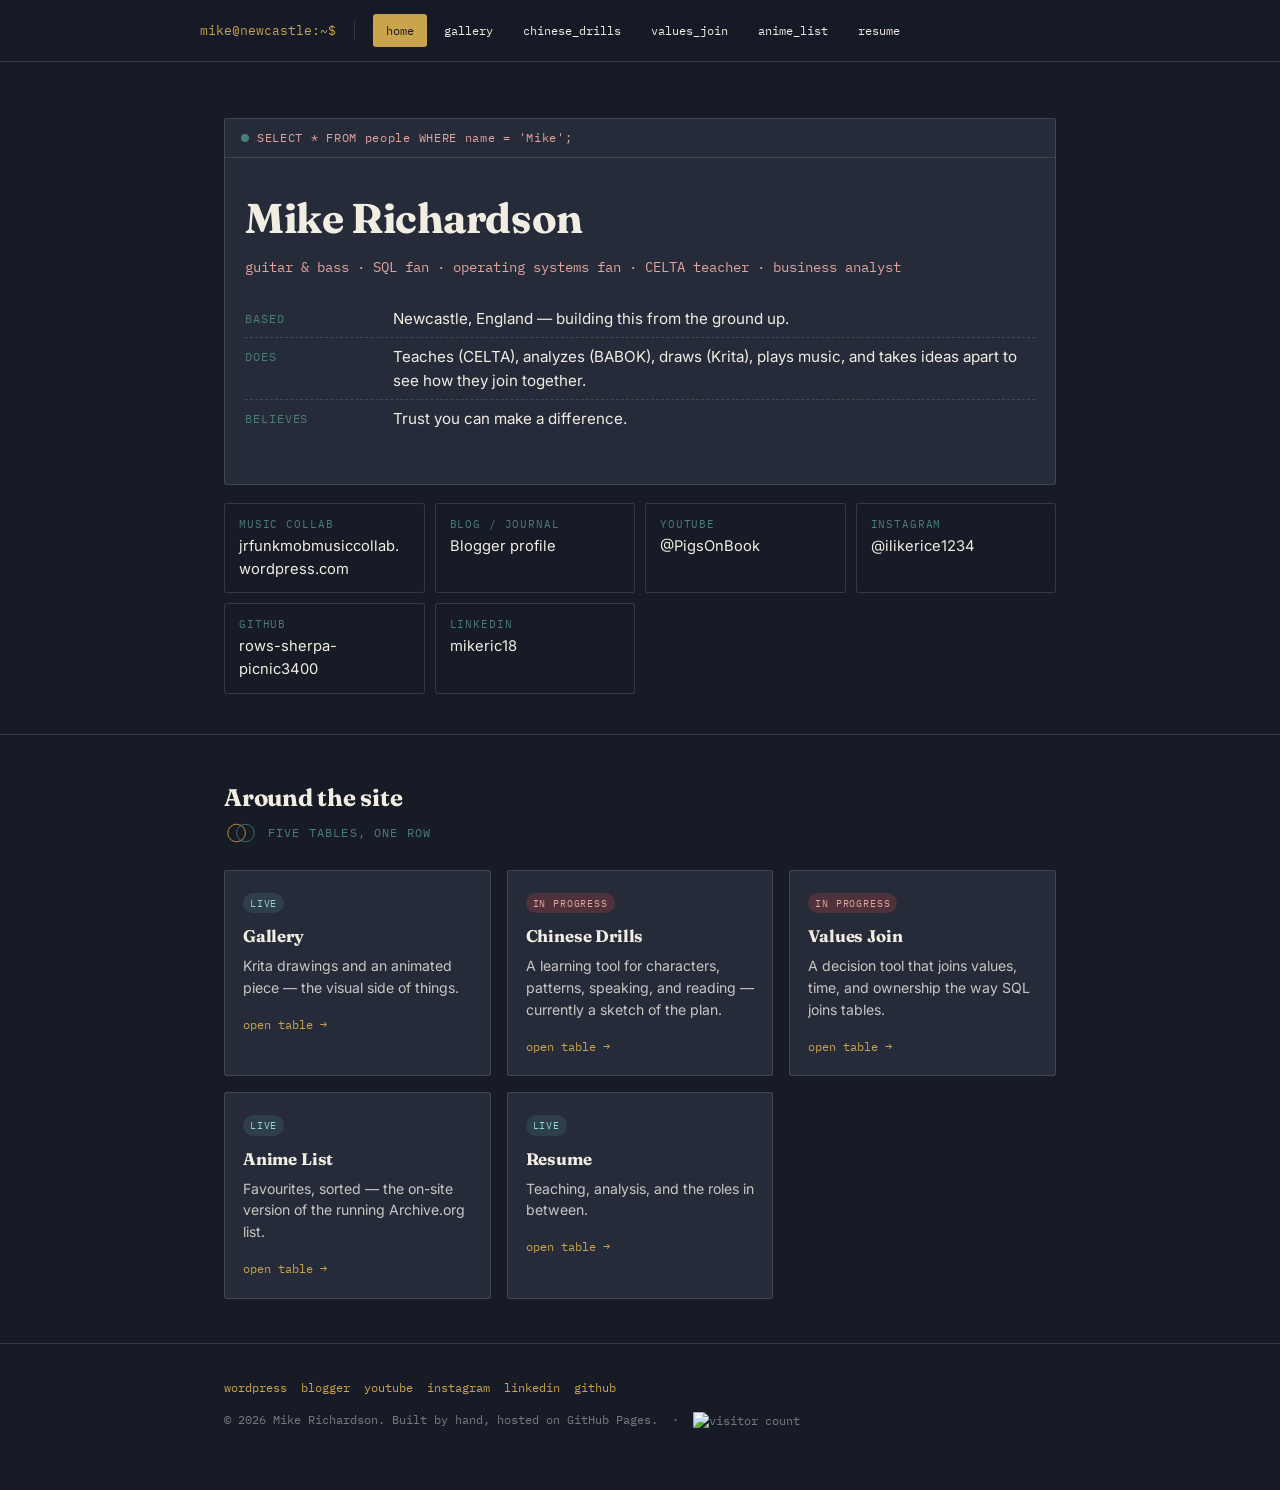
==== index.html @ 81b877a7 "Add files via upload" ====
<!doctype html>
<html lang="en">
<head>
<meta charset="UTF-8">
<meta name="viewport" content="width=device-width, initial-scale=1.0">
<title>Mike Richardson — Home</title>
<meta name="description" content="Mike Richardson's personal site: art, music, language learning, decision-making tools, and more.">
<link rel="stylesheet" href="style.css">
</head>
<body>

<header class="site">
  <div class="wrap nav-row">
    <div class="nav-brand">mike@newcastle:~$</div>
    <nav class="nav-cols">
      <a href="index.html" class="current">home</a>
      <a href="gallery.html">gallery</a>
      <a href="chinese.html">chinese_drills</a>
      <a href="values.html">values_join</a>
      <a href="anime.html">anime_list</a>
      <a href="resume.html">resume</a>
    </nav>
  </div>
</header>

<main>
  <section class="hero" style="border-top:none; padding-top:56px;">
    <div class="wrap">
      <div class="record">
        <div class="record-head"><span class="dot"></span> SELECT * FROM people WHERE name = 'Mike';</div>
        <div class="record-body">
          <h1>Mike Richardson</h1>
          <div class="tag">guitar &amp; bass · SQL fan · operating systems fan · CELTA teacher · business analyst</div>
          <dl style="margin-top:22px;">
            <div class="field">
              <dt>based</dt>
              <dd>Newcastle, England — building this from the ground up.</dd>
            </div>
            <div class="field">
              <dt>does</dt>
              <dd>Teaches (CELTA), analyzes (BABOK), draws (Krita), plays music, and takes ideas apart to see how they join together.</dd>
            </div>
            <div class="field">
              <dt>believes</dt>
              <dd>Trust you can make a difference.</dd>
            </div>
          </dl>
        </div>
      </div>

      <div class="links-grid">
        <a class="link-card" href="https://jrfunkmobmusiccollab.wordpress.com/" target="_blank" rel="noopener">
          <span class="k">music collab</span><span class="v">jrfunkmobmusiccollab.wordpress.com</span>
        </a>
        <a class="link-card" href="https://draft.blogger.com/profile/03323583573341455440" target="_blank" rel="noopener">
          <span class="k">blog / journal</span><span class="v">Blogger profile</span>
        </a>
        <a class="link-card" href="https://www.youtube.com/@PigsOnBook" target="_blank" rel="noopener">
          <span class="k">youtube</span><span class="v">@PigsOnBook</span>
        </a>
        <a class="link-card" href="https://www.instagram.com/ilikerice1234/" target="_blank" rel="noopener">
          <span class="k">instagram</span><span class="v">@ilikerice1234</span>
        </a>
        <a class="link-card" href="https://github.com/rows-sherpa-picnic3400" target="_blank" rel="noopener">
          <span class="k">github</span><span class="v">rows-sherpa-picnic3400</span>
        </a>
        <a class="link-card" href="https://www.linkedin.com/in/mikeric18/" target="_blank" rel="noopener">
          <span class="k">linkedin</span><span class="v">mikeric18</span>
        </a>
      </div>
    </div>
  </section>

  <section>
    <div class="wrap">
      <h2>Around the site</h2>
      <div class="join-glyph">
        <svg viewBox="0 0 60 40" fill="none"><circle cx="22" cy="20" r="16" stroke="#c9a44c" stroke-width="1.5"/><circle cx="38" cy="20" r="16" stroke="#4a7c78" stroke-width="1.5"/></svg>
        <span>five tables, one row</span>
      </div>

      <div class="tiles">
        <div class="tile">
          <span class="status live">live</span>
          <h3>Gallery</h3>
          <p>Krita drawings and an animated piece — the visual side of things.</p>
          <a class="go" href="gallery.html">open table →</a>
        </div>
        <div class="tile">
          <span class="status wip">in progress</span>
          <h3>Chinese Drills</h3>
          <p>A learning tool for characters, patterns, speaking, and reading — currently a sketch of the plan.</p>
          <a class="go" href="chinese.html">open table →</a>
        </div>
        <div class="tile">
          <span class="status wip">in progress</span>
          <h3>Values Join</h3>
          <p>A decision tool that joins values, time, and ownership the way SQL joins tables.</p>
          <a class="go" href="values.html">open table →</a>
        </div>
        <div class="tile">
          <span class="status live">live</span>
          <h3>Anime List</h3>
          <p>Favourites, sorted — the on-site version of the running Archive.org list.</p>
          <a class="go" href="anime.html">open table →</a>
        </div>
        <div class="tile">
          <span class="status live">live</span>
          <h3>Resume</h3>
          <p>Teaching, analysis, and the roles in between.</p>
          <a class="go" href="resume.html">open table →</a>
        </div>
      </div>
    </div>
  </section>
</main>

<footer>
  <div class="wrap">
    <div class="socials">
      <a href="https://jrfunkmobmusiccollab.wordpress.com/" target="_blank" rel="noopener">wordpress</a>
      <a href="https://draft.blogger.com/profile/03323583573341455440" target="_blank" rel="noopener">blogger</a>
      <a href="https://www.youtube.com/@PigsOnBook" target="_blank" rel="noopener">youtube</a>
      <a href="https://www.instagram.com/ilikerice1234/" target="_blank" rel="noopener">instagram</a>
      <a href="https://www.linkedin.com/in/mikeric18/" target="_blank" rel="noopener">linkedin</a>
      <a href="https://github.com/rows-sherpa-picnic3400" target="_blank" rel="noopener">github</a>
    </div>
    <div class="copy">
      © 2026 Mike Richardson. Built by hand, hosted on GitHub Pages.
      &nbsp;·&nbsp;
      <img src="https://hits.sh/rows-sherpa-picnic3400.github.io.svg?style=flat-square&label=visits&color=c9a44c&labelColor=171b26"
           alt="visitor count" style="vertical-align:middle;">
    </div>
  </div>
</footer>

</body>
</html>
---- style.css ----
@import url('https://fonts.googleapis.com/css2?family=Fraunces:opsz,wght@9..144,400;9..144,600;9..144,700&family=IBM+Plex+Mono:wght@400;500;600&family=Inter:wght@400;500;600&display=swap');

:root{
  --ink: #171b26;
  --ink-soft: #262b3a;
  --paper: #f2ede2;
  --paper-dim: #e7e0d0;
  --rust: #c1443b;
  --rust-soft: #e2a49d;
  --teal: #4a7c78;
  --gold: #c9a44c;
  --line: rgba(242,237,226,0.14);
  --line-dark: rgba(23,27,38,0.12);
  --radius: 3px;
}

*{ box-sizing: border-box; }
html{ scroll-behavior: smooth; }
body{
  margin:0;
  background: var(--ink);
  color: var(--paper);
  font-family: 'Inter', system-ui, sans-serif;
  line-height:1.55;
}
::selection{ background: var(--rust); color: var(--paper); }

a{ color: var(--gold); text-decoration:none; }
a:hover{ color: var(--rust-soft); }
a:focus-visible, button:focus-visible, input:focus-visible{
  outline: 2px solid var(--gold);
  outline-offset: 3px;
}

h1,h2,h3{ font-family:'Fraunces', serif; font-weight:700; letter-spacing:-0.01em; margin:0 0 .4em; }
.mono{ font-family:'IBM Plex Mono', monospace; }

.wrap{ max-width: 880px; margin: 0 auto; padding: 0 24px; }

/* ---------- header / nav styled as a query row ---------- */
header.site{
  border-bottom: 1px solid var(--line);
  position: sticky; top:0; z-index: 20;
  background: rgba(23,27,38,0.92);
  backdrop-filter: blur(6px);
}
.nav-row{
  display:flex; align-items:center; gap: 0;
  overflow-x:auto;
  padding: 14px 0;
}
.nav-brand{
  font-family:'IBM Plex Mono', monospace;
  font-size: .82rem;
  color: var(--gold);
  white-space:nowrap;
  padding-right: 18px;
  margin-right: 18px;
  border-right: 1px solid var(--line);
}
.nav-cols{ display:flex; gap: 4px; flex-wrap: nowrap; }
.nav-cols a{
  font-family:'IBM Plex Mono', monospace;
  font-size: .78rem;
  color: var(--paper);
  padding: 6px 12px;
  border: 1px solid transparent;
  border-radius: var(--radius);
  white-space:nowrap;
}
.nav-cols a:hover{ border-color: var(--line); color: var(--gold); }
.nav-cols a.current{ color: var(--ink); background: var(--gold); }

/* ---------- hero: the "row" ---------- */
.hero{ padding: 64px 0 40px; }
.record{
  border: 1px solid var(--line);
  border-radius: var(--radius);
  overflow: hidden;
  background: var(--ink-soft);
}
.record-head{
  display:flex; gap: 8px; align-items:center;
  padding: 10px 16px;
  border-bottom: 1px solid var(--line);
  font-family:'IBM Plex Mono', monospace;
  font-size: .72rem;
  color: var(--rust-soft);
  letter-spacing:.06em;
}
.dot{ width:8px; height:8px; border-radius:50%; background: var(--teal); display:inline-block; }
.record-body{ padding: 28px 20px 30px; }
.field{ display:grid; grid-template-columns: 130px 1fr; gap: 10px 18px; padding: 7px 0; border-bottom: 1px dashed var(--line); font-size: .95rem; }
.field:last-child{ border-bottom:none; }
.field dt{ font-family:'IBM Plex Mono', monospace; font-size: .72rem; color: var(--teal); text-transform: uppercase; letter-spacing:.08em; align-self:start; padding-top:3px; }
.field dd{ margin:0; }
.hero h1{ font-size: clamp(1.9rem, 4vw, 2.6rem); margin-bottom: 6px; }
.hero .tag{ color: var(--rust-soft); font-family:'IBM Plex Mono', monospace; font-size: .85rem; }

/* ---------- links grid ---------- */
.links-grid{ display:grid; grid-template-columns: repeat(auto-fit,minmax(200px,1fr)); gap: 10px; margin-top: 18px; }
.link-card{
  border:1px solid var(--line); border-radius: var(--radius);
  padding: 12px 14px; display:flex; flex-direction:column; gap:2px;
  background: var(--ink); transition: border-color .15s, transform .15s;
}
.link-card:hover{ border-color: var(--gold); transform: translateY(-1px); }
.link-card .k{ font-family:'IBM Plex Mono', monospace; font-size: .68rem; color: var(--teal); text-transform:uppercase; letter-spacing:.08em; }
.link-card .v{ color: var(--paper); font-size: .92rem; word-break: break-word; }
.link-card:hover .v{ color: var(--gold); }

/* ---------- sections ---------- */
section{ padding: 44px 0; border-top: 1px solid var(--line); }
section > .wrap > h2{ font-size: 1.5rem; margin-bottom: 6px; }
.section-note{ color: var(--rust-soft); font-family:'IBM Plex Mono', monospace; font-size: .8rem; margin-bottom: 22px; }

/* signature: join glyph divider */
.join-glyph{ display:flex; align-items:center; gap:10px; margin: 6px 0 26px; }
.join-glyph svg{ width:34px; height:22px; flex:none; }
.join-glyph span{ font-family:'IBM Plex Mono', monospace; font-size:.72rem; color: var(--teal); text-transform:uppercase; letter-spacing:.1em; }

/* ---------- cards for hub tiles ---------- */
.tiles{ display:grid; grid-template-columns: repeat(auto-fit,minmax(230px,1fr)); gap: 16px; }
.tile{
  border:1px solid var(--line); border-radius: var(--radius); padding: 18px;
  background: var(--ink-soft);
}
.tile h3{ font-size: 1.05rem; margin-bottom: 6px; }
.tile p{ margin:0 0 12px; font-size: .88rem; color: rgba(242,237,226,.8); }
.tile a.go{ font-family:'IBM Plex Mono', monospace; font-size:.78rem; color: var(--gold); }
.status{ display:inline-block; font-family:'IBM Plex Mono', monospace; font-size: .65rem; text-transform:uppercase; letter-spacing:.08em; padding: 2px 7px; border-radius: 20px; margin-bottom:10px; }
.status.live{ background: rgba(74,124,120,.25); color:#8fd6cf; }
.status.wip{ background: rgba(193,68,59,.25); color: var(--rust-soft); }

/* ---------- gallery ---------- */
.gallery-grid{ display:grid; grid-template-columns: repeat(auto-fill,minmax(220px,1fr)); gap: 14px; }
.gallery-grid figure{ margin:0; border:1px solid var(--line); border-radius: var(--radius); overflow:hidden; background: var(--ink-soft); }
.gallery-grid img{ width:100%; display:block; aspect-ratio: 4/3; object-fit: cover; background: var(--ink); }
.gallery-grid figcaption{ padding: 8px 10px; font-family:'IBM Plex Mono', monospace; font-size:.72rem; color: rgba(242,237,226,.7); }
.feature-gif{ border:1px solid var(--line); border-radius: var(--radius); overflow:hidden; margin-bottom: 24px; background: var(--ink-soft); }
.feature-gif img{ width:100%; display:block; }
.feature-gif figcaption{ padding:10px 14px; font-family:'IBM Plex Mono', monospace; font-size:.75rem; color: var(--teal); }

/* ---------- table (anime list) ---------- */
table.rows{ width:100%; border-collapse: collapse; font-size:.92rem; }
table.rows th{ text-align:left; font-family:'IBM Plex Mono', monospace; font-size:.7rem; text-transform:uppercase; letter-spacing:.08em; color: var(--teal); padding: 8px 10px; border-bottom:1px solid var(--line); }
table.rows td{ padding: 10px 10px; border-bottom: 1px solid var(--line); vertical-align: top; }
table.rows tr:hover td{ background: rgba(201,164,76,.06); }
.pill{ display:inline-block; font-family:'IBM Plex Mono', monospace; font-size:.68rem; padding:2px 8px; border-radius:20px; border:1px solid var(--line); color: var(--rust-soft); }

/* ---------- resume ---------- */
.resume-block{ border:1px solid var(--line); border-radius: var(--radius); padding: 22px; background: var(--ink-soft); margin-bottom:16px; }
.resume-block h3{ font-size:1.05rem; }
.resume-block .meta{ font-family:'IBM Plex Mono', monospace; font-size:.75rem; color: var(--teal); margin-bottom:8px; }
.btn{
  display:inline-block; font-family:'IBM Plex Mono', monospace; font-size:.82rem;
  padding: 10px 16px; border-radius: var(--radius); border: 1px solid var(--gold); color: var(--gold);
}
.btn:hover{ background: var(--gold); color: var(--ink); }

/* ---------- footer ---------- */
footer{ padding: 34px 0 60px; border-top:1px solid var(--line); }
footer .wrap{ display:flex; flex-wrap:wrap; gap: 14px 22px; align-items:center; justify-content:space-between; }
footer .socials{ display:flex; flex-wrap:wrap; gap: 14px; font-family:'IBM Plex Mono', monospace; font-size:.78rem; }
footer .copy{ font-family:'IBM Plex Mono', monospace; font-size:.72rem; color: rgba(242,237,226,.45); }

/* placeholder pages */
.mock{
  border: 1px dashed var(--line); border-radius: var(--radius);
  padding: 24px; background: var(--ink-soft);
}
.mock .row-demo{ display:flex; flex-wrap:wrap; gap:8px; margin: 16px 0; }
.mock .chip{ border:1px solid var(--line); border-radius: 20px; padding: 6px 14px; font-family:'IBM Plex Mono', monospace; font-size:.78rem; }
.mock .chip.on{ border-color: var(--gold); color: var(--gold); }
.roadmap{ margin: 18px 0 0; padding:0; list-style:none; }
.roadmap li{ padding: 8px 0; border-bottom: 1px dashed var(--line); font-size:.9rem; display:flex; gap:10px; }
.roadmap li::before{ content: "→"; color: var(--rust-soft); }

@media (max-width: 560px){
  .field{ grid-template-columns: 1fr; }
  .field dt{ padding-top:0; }
}
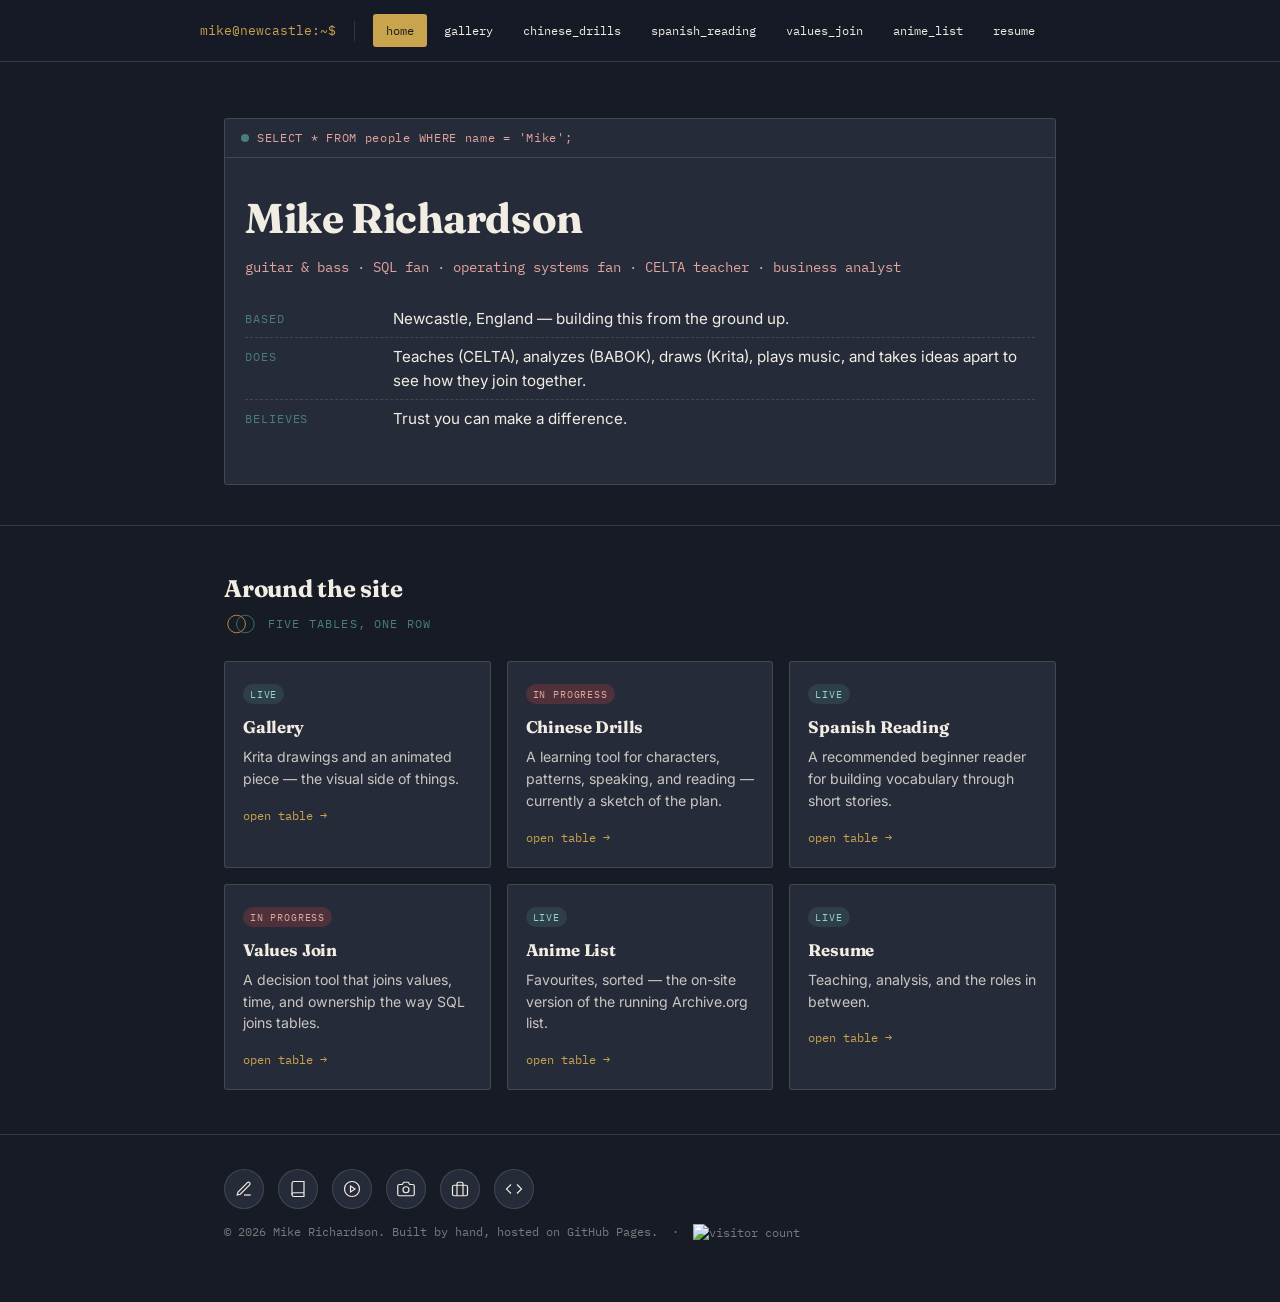
==== commit feba51e5: "Add files via upload" ====
--- a/index.html
+++ b/index.html
@@ -16,6 +16,7 @@
       <a href="index.html" class="current">home</a>
       <a href="gallery.html">gallery</a>
       <a href="chinese.html">chinese_drills</a>
+      <a href="spanish.html">spanish_reading</a>
       <a href="values.html">values_join</a>
       <a href="anime.html">anime_list</a>
       <a href="resume.html">resume</a>
@@ -47,27 +48,6 @@
           </dl>
         </div>
       </div>
-
-      <div class="links-grid">
-        <a class="link-card" href="https://jrfunkmobmusiccollab.wordpress.com/" target="_blank" rel="noopener">
-          <span class="k">music collab</span><span class="v">jrfunkmobmusiccollab.wordpress.com</span>
-        </a>
-        <a class="link-card" href="https://draft.blogger.com/profile/03323583573341455440" target="_blank" rel="noopener">
-          <span class="k">blog / journal</span><span class="v">Blogger profile</span>
-        </a>
-        <a class="link-card" href="https://www.youtube.com/@PigsOnBook" target="_blank" rel="noopener">
-          <span class="k">youtube</span><span class="v">@PigsOnBook</span>
-        </a>
-        <a class="link-card" href="https://www.instagram.com/ilikerice1234/" target="_blank" rel="noopener">
-          <span class="k">instagram</span><span class="v">@ilikerice1234</span>
-        </a>
-        <a class="link-card" href="https://github.com/rows-sherpa-picnic3400" target="_blank" rel="noopener">
-          <span class="k">github</span><span class="v">rows-sherpa-picnic3400</span>
-        </a>
-        <a class="link-card" href="https://www.linkedin.com/in/mikeric18/" target="_blank" rel="noopener">
-          <span class="k">linkedin</span><span class="v">mikeric18</span>
-        </a>
-      </div>
     </div>
   </section>
 
@@ -91,6 +71,12 @@
           <h3>Chinese Drills</h3>
           <p>A learning tool for characters, patterns, speaking, and reading — currently a sketch of the plan.</p>
           <a class="go" href="chinese.html">open table →</a>
+        </div>
+        <div class="tile">
+          <span class="status live">live</span>
+          <h3>Spanish Reading</h3>
+          <p>A recommended beginner reader for building vocabulary through short stories.</p>
+          <a class="go" href="spanish.html">open table →</a>
         </div>
         <div class="tile">
           <span class="status wip">in progress</span>
@@ -117,13 +103,13 @@
 
 <footer>
   <div class="wrap">
-    <div class="socials">
-      <a href="https://jrfunkmobmusiccollab.wordpress.com/" target="_blank" rel="noopener">wordpress</a>
-      <a href="https://draft.blogger.com/profile/03323583573341455440" target="_blank" rel="noopener">blogger</a>
-      <a href="https://www.youtube.com/@PigsOnBook" target="_blank" rel="noopener">youtube</a>
-      <a href="https://www.instagram.com/ilikerice1234/" target="_blank" rel="noopener">instagram</a>
-      <a href="https://www.linkedin.com/in/mikeric18/" target="_blank" rel="noopener">linkedin</a>
-      <a href="https://github.com/rows-sherpa-picnic3400" target="_blank" rel="noopener">github</a>
+    <div class="icon-links">
+      <a class="icon-link" href="https://jrfunkmobmusiccollab.wordpress.com/" target="_blank" rel="noopener" aria-label="WordPress — music collab blog"><svg viewBox="0 0 24 24"><path d="M12 20h9"/><path d="M16.5 3.5a2.1 2.1 0 0 1 3 3L7 19l-4 1 1-4Z"/></svg></a>
+      <a class="icon-link" href="https://draft.blogger.com/profile/03323583573341455440" target="_blank" rel="noopener" aria-label="Blogger profile"><svg viewBox="0 0 24 24"><path d="M4 19.5A2.5 2.5 0 0 1 6.5 17H20"/><path d="M6.5 2H20v20H6.5A2.5 2.5 0 0 1 4 19.5v-15A2.5 2.5 0 0 1 6.5 2Z"/></svg></a>
+      <a class="icon-link" href="https://www.youtube.com/@PigsOnBook" target="_blank" rel="noopener" aria-label="YouTube — PigsOnBook"><svg viewBox="0 0 24 24"><circle cx="12" cy="12" r="10"/><polygon points="10 8 16 12 10 16 10 8"/></svg></a>
+      <a class="icon-link" href="https://www.instagram.com/ilikerice1234/" target="_blank" rel="noopener" aria-label="Instagram — ilikerice1234"><svg viewBox="0 0 24 24"><path d="M23 19a2 2 0 0 1-2 2H3a2 2 0 0 1-2-2V8a2 2 0 0 1 2-2h4l2-3h6l2 3h4a2 2 0 0 1 2 2Z"/><circle cx="12" cy="13" r="4"/></svg></a>
+      <a class="icon-link" href="https://www.linkedin.com/in/mikeric18/" target="_blank" rel="noopener" aria-label="LinkedIn profile"><svg viewBox="0 0 24 24"><rect x="2" y="7" width="20" height="14" rx="2"/><path d="M16 21V5a2 2 0 0 0-2-2h-4a2 2 0 0 0-2 2v16"/></svg></a>
+      <a class="icon-link" href="https://github.com/rows-sherpa-picnic3400" target="_blank" rel="noopener" aria-label="GitHub profile"><svg viewBox="0 0 24 24"><polyline points="16 18 22 12 16 6"/><polyline points="8 6 2 12 8 18"/></svg></a>
     </div>
     <div class="copy">
       © 2026 Mike Richardson. Built by hand, hosted on GitHub Pages.
--- a/style.css
+++ b/style.css
@@ -164,6 +164,44 @@
 footer .socials{ display:flex; flex-wrap:wrap; gap: 14px; font-family:'IBM Plex Mono', monospace; font-size:.78rem; }
 footer .copy{ font-family:'IBM Plex Mono', monospace; font-size:.72rem; color: rgba(242,237,226,.45); }
 
+/* ---------- inspiration list ---------- */
+.inspiration{ columns: 1; font-size:.9rem; color: rgba(242,237,226,.85); }
+.inspiration p{ margin: 0 0 20px; padding-bottom: 18px; border-bottom: 1px dashed var(--line); }
+.inspiration p:last-child{ border-bottom: none; }
+@media (min-width: 720px){
+  .inspiration{ columns: 2; column-gap: 32px; }
+  .inspiration p{ break-inside: avoid; }
+}
+
+/* ---------- icon social links (footer) ---------- */
+.icon-links{ display:flex; flex-wrap:wrap; gap: 14px; }
+.icon-link{
+  width: 40px; height: 40px; display:flex; align-items:center; justify-content:center;
+  border: 1px solid var(--line); border-radius: 50%;
+  color: var(--paper); background: var(--ink-soft);
+  transition: border-color .15s, color .15s, transform .15s;
+}
+.icon-link:hover{ border-color: var(--gold); color: var(--gold); transform: translateY(-2px); }
+.icon-link svg{ width:18px; height:18px; fill:none; stroke:currentColor; stroke-width:1.6; }
+
+/* ---------- values join index ---------- */
+.join-index{ display:grid; gap: 14px; margin-top: 20px; }
+.join-cat{ border:1px solid var(--line); border-radius: var(--radius); padding: 18px 20px; background: var(--ink-soft); }
+.join-cat .cat-head{ display:flex; align-items:center; gap:10px; margin-bottom:10px; }
+.join-cat .swatch{ width:16px; height:16px; border-radius:50%; flex:none; }
+.join-cat .cat-head h3{ margin:0; font-size:1rem; }
+.join-cat ul{ margin:0; padding-left: 20px; font-size:.92rem; }
+.join-cat li{ margin-bottom: 6px; }
+.join-cat p.note{ margin: 10px 0 0; font-size:.88rem; color: rgba(242,237,226,.75); }
+
+/* ---------- anime tiers ---------- */
+.tier{ margin-bottom: 40px; }
+.tier h3{ font-size: 1.15rem; margin-bottom: 4px; }
+.tier .tier-note{ font-family:'IBM Plex Mono', monospace; font-size:.72rem; color: var(--teal); text-transform:uppercase; letter-spacing:.06em; margin-bottom: 14px; display:block; }
+.tier ol{ margin:0; padding-left: 0; list-style: none; counter-reset: item; }
+.tier ol li{ counter-increment: item; display:grid; grid-template-columns: 30px 1fr; gap: 10px; padding: 7px 0; border-bottom: 1px dashed var(--line); font-size: .9rem; }
+.tier ol li::before{ content: counter(item); font-family:'IBM Plex Mono', monospace; color: var(--rust-soft); font-size:.78rem; }
+
 /* placeholder pages */
 .mock{
   border: 1px dashed var(--line); border-radius: var(--radius);
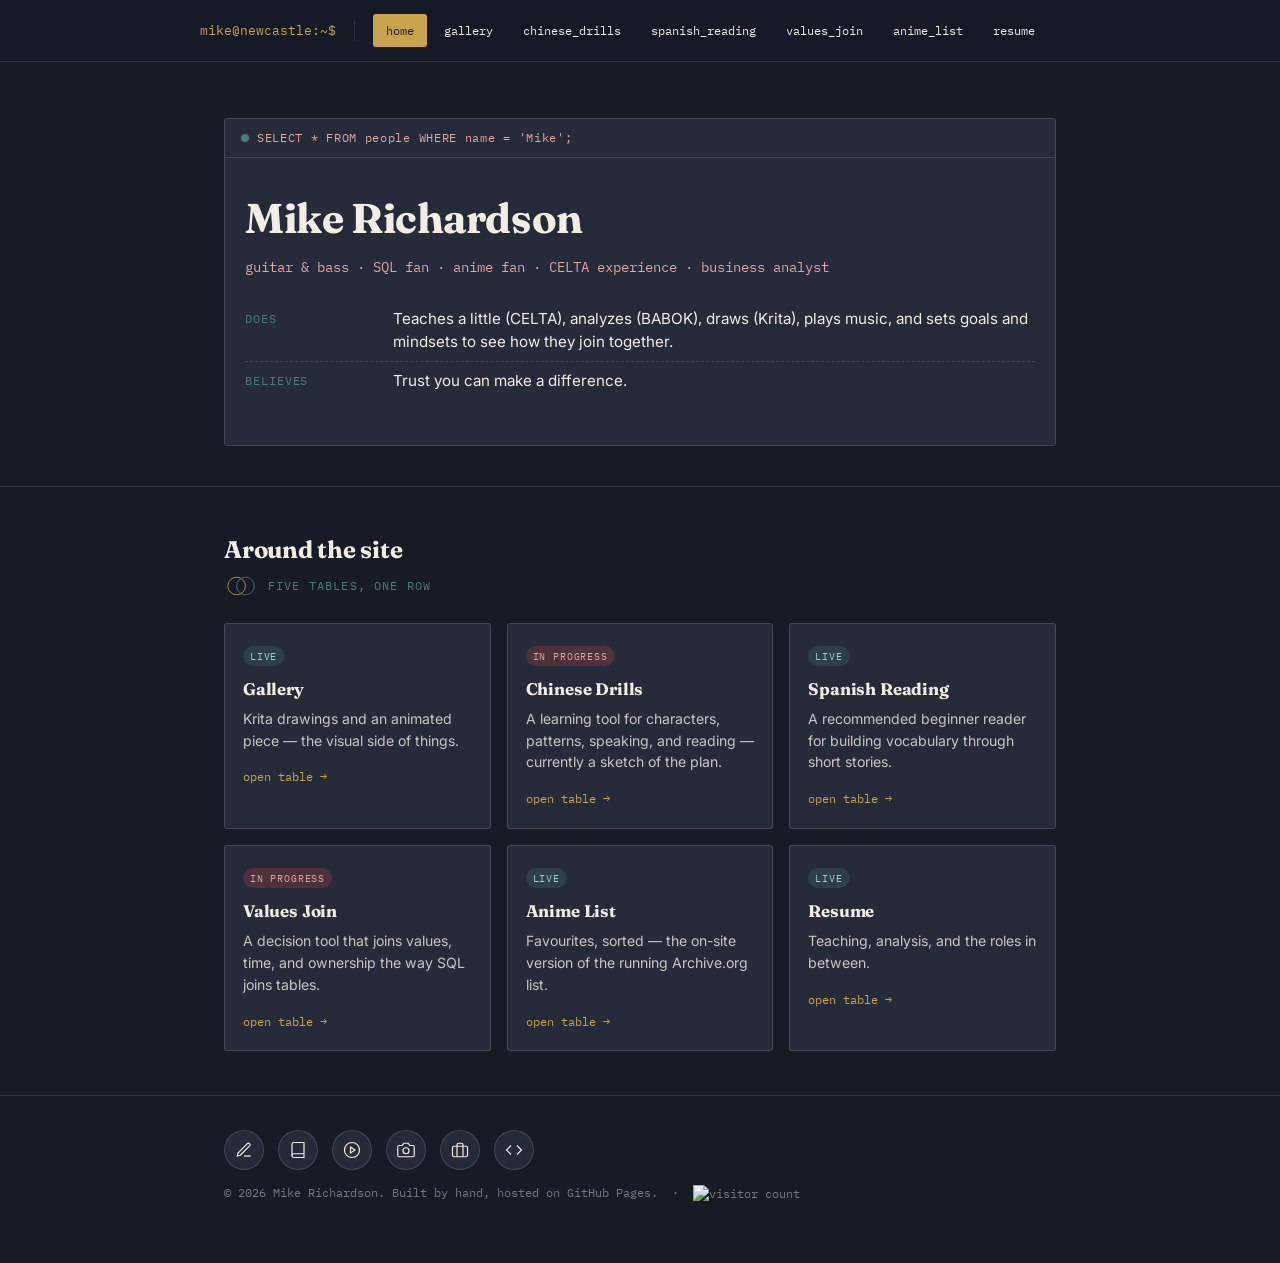
==== commit 6c60c0d6: "Add files via upload" ====
--- a/index.html
+++ b/index.html
@@ -31,15 +31,11 @@
         <div class="record-head"><span class="dot"></span> SELECT * FROM people WHERE name = 'Mike';</div>
         <div class="record-body">
           <h1>Mike Richardson</h1>
-          <div class="tag">guitar &amp; bass · SQL fan · operating systems fan · CELTA teacher · business analyst</div>
+          <div class="tag">guitar &amp; bass · SQL fan · anime fan · CELTA experience · business analyst</div>
           <dl style="margin-top:22px;">
-            <div class="field">
-              <dt>based</dt>
-              <dd>Newcastle, England — building this from the ground up.</dd>
-            </div>
-            <div class="field">
+              <div class="field">
               <dt>does</dt>
-              <dd>Teaches (CELTA), analyzes (BABOK), draws (Krita), plays music, and takes ideas apart to see how they join together.</dd>
+              <dd>Teaches a little (CELTA), analyzes (BABOK), draws (Krita), plays music, and sets goals and mindsets to see how they join together.</dd>
             </div>
             <div class="field">
               <dt>believes</dt>
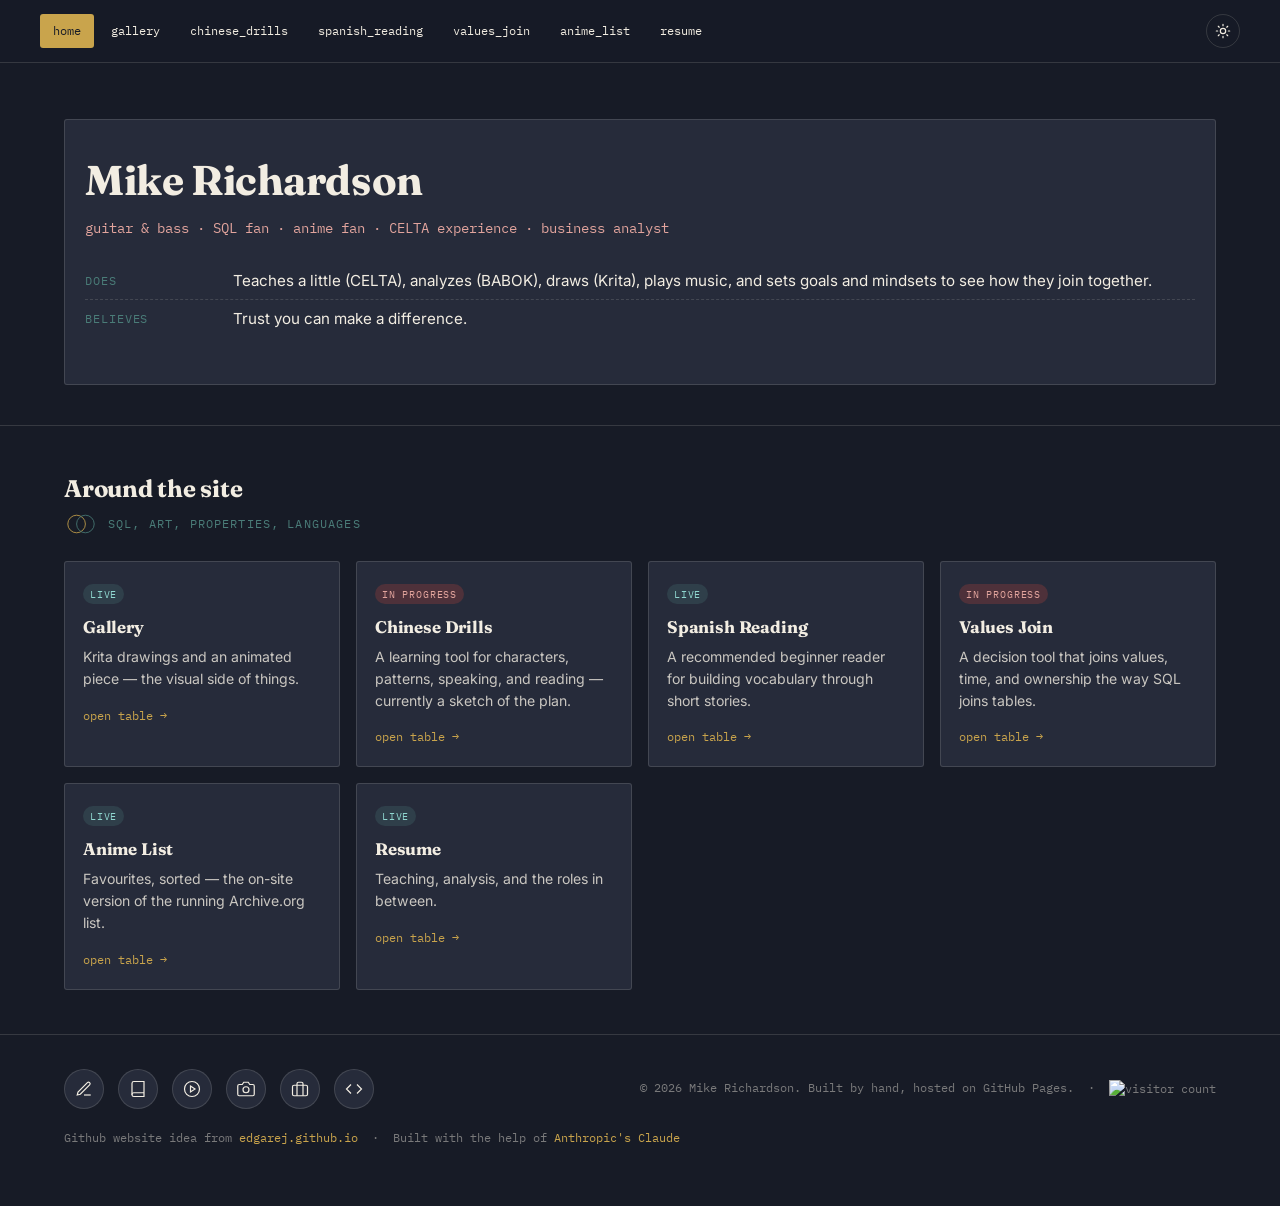
==== commit b6c044b3: "Add files via upload" ====
--- a/index.html
+++ b/index.html
@@ -11,7 +11,6 @@
 
 <header class="site">
   <div class="wrap nav-row">
-    <div class="nav-brand">mike@newcastle:~$</div>
     <nav class="nav-cols">
       <a href="index.html" class="current">home</a>
       <a href="gallery.html">gallery</a>
@@ -21,6 +20,9 @@
       <a href="anime.html">anime_list</a>
       <a href="resume.html">resume</a>
     </nav>
+      <button id="themeToggle" class="theme-toggle" type="button" aria-label="Toggle light background" aria-pressed="false">
+        <svg viewBox="0 0 24 24" fill="none" stroke="currentColor" stroke-width="1.8" stroke-linecap="round" stroke-linejoin="round"><circle cx="12" cy="12" r="4"/><path d="M12 2v2M12 20v2M4.93 4.93l1.41 1.41M17.66 17.66l1.41 1.41M2 12h2M20 12h2M4.93 19.07l1.41-1.41M17.66 6.34l1.41-1.41"/></svg>
+      </button>
   </div>
 </header>
 
@@ -28,7 +30,6 @@
   <section class="hero" style="border-top:none; padding-top:56px;">
     <div class="wrap">
       <div class="record">
-        <div class="record-head"><span class="dot"></span> SELECT * FROM people WHERE name = 'Mike';</div>
         <div class="record-body">
           <h1>Mike Richardson</h1>
           <div class="tag">guitar &amp; bass · SQL fan · anime fan · CELTA experience · business analyst</div>
@@ -52,7 +53,7 @@
       <h2>Around the site</h2>
       <div class="join-glyph">
         <svg viewBox="0 0 60 40" fill="none"><circle cx="22" cy="20" r="16" stroke="#c9a44c" stroke-width="1.5"/><circle cx="38" cy="20" r="16" stroke="#4a7c78" stroke-width="1.5"/></svg>
-        <span>five tables, one row</span>
+        <span>SQL, Art, properties, languages</span>
       </div>
 
       <div class="tiles">
@@ -113,8 +114,14 @@
       <img src="https://hits.sh/rows-sherpa-picnic3400.github.io.svg?style=flat-square&label=visits&color=c9a44c&labelColor=171b26"
            alt="visitor count" style="vertical-align:middle;">
     </div>
+    <div class="copy" style="width:100%; margin-top:6px;">
+      Github website idea from <a href="https://edgarej.github.io/" target="_blank" rel="noopener">edgarej.github.io</a>
+      &nbsp;·&nbsp;
+      Built with the help of <a href="https://www.anthropic.com/claude" target="_blank" rel="noopener">Anthropic's Claude</a>
+    </div>
   </div>
 </footer>
 
+<script src="theme.js" defer></script>
 </body>
 </html>
--- a/style.css
+++ b/style.css
@@ -35,7 +35,7 @@
 h1,h2,h3{ font-family:'Fraunces', serif; font-weight:700; letter-spacing:-0.01em; margin:0 0 .4em; }
 .mono{ font-family:'IBM Plex Mono', monospace; }
 
-.wrap{ max-width: 880px; margin: 0 auto; padding: 0 24px; }
+.wrap{ max-width: 1200px; margin: 0 auto; padding: 0 24px; }
 
 /* ---------- header / nav styled as a query row ---------- */
 header.site{
@@ -71,6 +71,17 @@
 .nav-cols a:hover{ border-color: var(--line); color: var(--gold); }
 .nav-cols a.current{ color: var(--ink); background: var(--gold); }
 
+.theme-toggle{
+  display:flex; align-items:center; justify-content:center;
+  width: 34px; height: 34px; flex:none;
+  margin-left: auto;
+  border: 1px solid var(--line); border-radius: 50%;
+  background: transparent; color: var(--paper);
+  cursor: pointer; transition: border-color .15s, color .15s;
+}
+.theme-toggle:hover{ border-color: var(--gold); color: var(--gold); }
+.theme-toggle svg{ width:16px; height:16px; }
+
 /* ---------- hero: the "row" ---------- */
 .hero{ padding: 64px 0 40px; }
 .record{
@@ -218,3 +229,71 @@
   .field{ grid-template-columns: 1fr; }
   .field dt{ padding-top:0; }
 }
+
+/* ---------- light mode (reader toggle) ---------- */
+body.light{ background:#ffffff; color:#1c1c1c; }
+body.light header.site{ background: rgba(255,255,255,.92); border-bottom-color: rgba(0,0,0,.1); }
+body.light .nav-cols a{ color:#1c1c1c; }
+body.light .nav-cols a:hover{ border-color: rgba(0,0,0,.15); color:#a8762f; }
+body.light .nav-cols a.current{ color:#fff; background: var(--gold); }
+body.light .theme-toggle{ color:#1c1c1c; border-color: rgba(0,0,0,.15); }
+body.light .theme-toggle:hover{ border-color: var(--gold); color:#a8762f; }
+body.light a{ color:#a8762f; }
+body.light a:hover{ color:#c1443b; }
+body.light section{ border-top-color: rgba(0,0,0,.1); }
+body.light .record,
+body.light .tile,
+body.light .resume-block,
+body.light .join-cat,
+body.light .link-card,
+body.light .mock,
+body.light .gallery-grid figure,
+body.light .feature-gif{
+  background:#f7f6f2; border-color: rgba(0,0,0,.12);
+}
+body.light .record-head{ border-bottom-color: rgba(0,0,0,.12); }
+body.light .field{ border-bottom-color: rgba(0,0,0,.15); }
+body.light .tile p,
+body.light .link-card .v,
+body.light .inspiration,
+body.light .feature-gif figcaption,
+body.light .gallery-grid figcaption,
+body.light footer .copy{
+  color: rgba(0,0,0,.72);
+}
+body.light .inspiration p{ border-bottom-color: rgba(0,0,0,.15); }
+body.light .tier ol li,
+body.light .join-cat ul{ border-bottom-color: rgba(0,0,0,.15); color:#1c1c1c; }
+body.light .icon-link{ background:#f2f0ea; color:#1c1c1c; border-color: rgba(0,0,0,.12); }
+body.light footer{ border-top-color: rgba(0,0,0,.1); }
+body.light .status.live{ background: rgba(74,124,120,.18); }
+body.light .status.wip{ background: rgba(193,68,59,.15); }
+
+/* ---------- gallery lightbox ---------- */
+.gallery-grid figure{ cursor: zoom-in; }
+.lightbox-overlay{
+  position: fixed; inset: 0; z-index: 100;
+  display:none; align-items:center; justify-content:center;
+  background: rgba(23,27,38,.94);
+  padding: 60px 24px; cursor: zoom-out;
+}
+.lightbox-overlay.open{ display:flex; }
+.lightbox-overlay img{
+  max-width: min(1100px, 92vw); max-height: 82vh;
+  border-radius: var(--radius); box-shadow: 0 20px 60px rgba(0,0,0,.5);
+  cursor: default;
+}
+.lightbox-caption{
+  position:absolute; bottom:26px; left:0; right:0; text-align:center;
+  font-family:'IBM Plex Mono', monospace; font-size:.8rem; color: var(--paper);
+}
+.lightbox-close{
+  position:absolute; top:20px; right:26px; width:38px; height:38px;
+  border-radius:50%; border:1px solid var(--line);
+  background: rgba(23,27,38,.6); color: var(--paper);
+  display:flex; align-items:center; justify-content:center; cursor:pointer;
+}
+.lightbox-close:hover{ border-color: var(--gold); color: var(--gold); }
+body.light .lightbox-overlay{ background: rgba(255,255,255,.95); }
+body.light .lightbox-close{ background: rgba(255,255,255,.75); border-color: rgba(0,0,0,.15); color:#1c1c1c; }
+body.light .lightbox-caption{ color:#1c1c1c; }
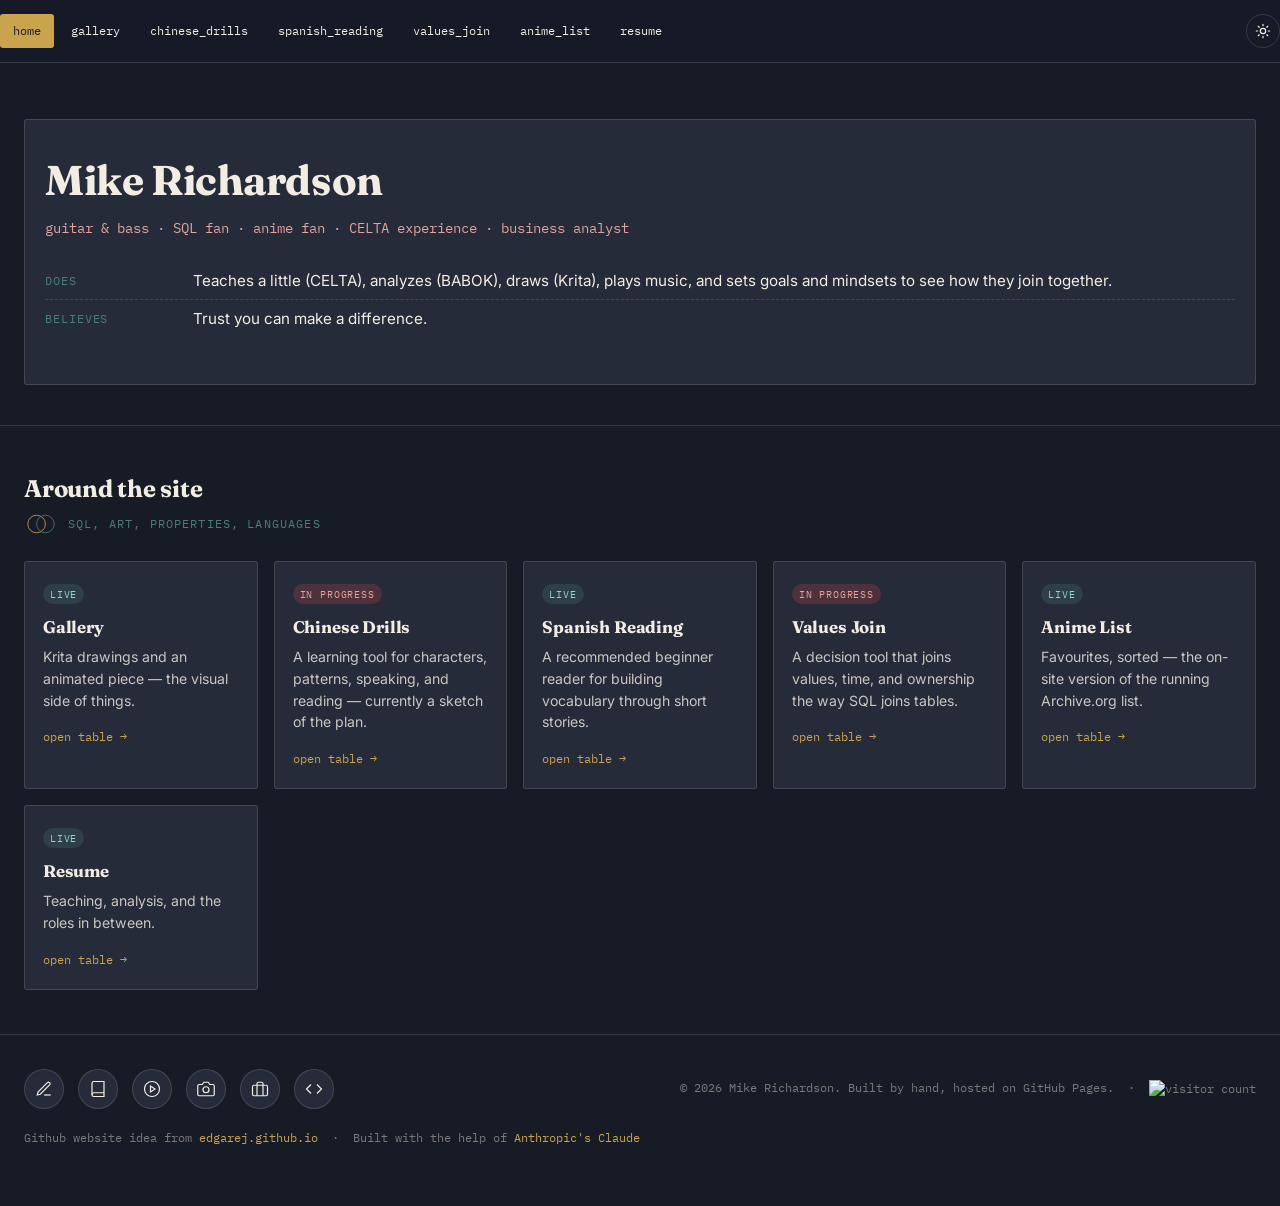
==== commit 0beafbf8: "Add files via upload" ====
--- a/index.html
+++ b/index.html
@@ -6,6 +6,19 @@
 <title>Mike Richardson — Home</title>
 <meta name="description" content="Mike Richardson's personal site: art, music, language learning, decision-making tools, and more.">
 <link rel="stylesheet" href="style.css">
+
+
+<!-- Google tag (gtag.js) -->
+<script async src="https://www.googletagmanager.com/gtag/js?id=G-H3QYMM5K14"></script>
+<script>
+  window.dataLayer = window.dataLayer || [];
+  function gtag(){dataLayer.push(arguments);}
+  gtag('js', new Date());
+
+  gtag('config', 'G-H3QYMM5K14');
+</script>
+
+
 </head>
 <body>
 
--- a/style.css
+++ b/style.css
@@ -1,4 +1,4 @@
-@import url('https://fonts.googleapis.com/css2?family=Fraunces:opsz,wght@9..144,400;9..144,600;9..144,700&family=IBM+Plex+Mono:wght@400;500;600&family=Inter:wght@400;500;600&display=swap');
+@import url('https://fonts.googleapis.com/css2?family=Fraunces:opsz,wght@9..144,400;9..144,600;9..144,700&family=IBM+Plex+Mono:wght@400;500;600&family=Inter:wght@400;500;600&family=Noto+Sans+SC:wght@400;500&display=swap');
 
 :root{
   --ink: #171b26;
@@ -35,7 +35,7 @@
 h1,h2,h3{ font-family:'Fraunces', serif; font-weight:700; letter-spacing:-0.01em; margin:0 0 .4em; }
 .mono{ font-family:'IBM Plex Mono', monospace; }
 
-.wrap{ max-width: 1200px; margin: 0 auto; padding: 0 24px; }
+.wrap{ max-width: 1330px; margin: 0 auto; padding: 0 24px; }
 
 /* ---------- header / nav styled as a query row ---------- */
 header.site{
@@ -144,19 +144,28 @@
 .status.wip{ background: rgba(193,68,59,.25); color: var(--rust-soft); }
 
 /* ---------- gallery ---------- */
-.gallery-grid{ display:grid; grid-template-columns: repeat(auto-fill,minmax(220px,1fr)); gap: 14px; }
+.gallery-grid{ display:grid; grid-template-columns: repeat(4, 1fr); gap: 14px; }
+@media (max-width: 900px){ .gallery-grid{ grid-template-columns: repeat(2, 1fr); } }
+@media (max-width: 520px){ .gallery-grid{ grid-template-columns: 1fr; } }
 .gallery-grid figure{ margin:0; border:1px solid var(--line); border-radius: var(--radius); overflow:hidden; background: var(--ink-soft); }
-.gallery-grid img{ width:100%; display:block; aspect-ratio: 4/3; object-fit: cover; background: var(--ink); }
+.gallery-grid .media{ position:relative; width:100%; padding-top:75%; overflow:hidden; background: var(--ink); }
+.gallery-grid .media img,
+.gallery-grid .media video{
+  position:absolute; inset:0; width:100%; height:100%;
+  display:block; object-fit:cover; background: var(--ink);
+}
 .gallery-grid figcaption{ padding: 8px 10px; font-family:'IBM Plex Mono', monospace; font-size:.72rem; color: rgba(242,237,226,.7); }
-.feature-gif{ border:1px solid var(--line); border-radius: var(--radius); overflow:hidden; margin-bottom: 24px; background: var(--ink-soft); }
-.feature-gif img{ width:100%; display:block; }
-.feature-gif figcaption{ padding:10px 14px; font-family:'IBM Plex Mono', monospace; font-size:.75rem; color: var(--teal); }
 
 /* ---------- table (anime list) ---------- */
 table.rows{ width:100%; border-collapse: collapse; font-size:.92rem; }
 table.rows th{ text-align:left; font-family:'IBM Plex Mono', monospace; font-size:.7rem; text-transform:uppercase; letter-spacing:.08em; color: var(--teal); padding: 8px 10px; border-bottom:1px solid var(--line); }
 table.rows td{ padding: 10px 10px; border-bottom: 1px solid var(--line); vertical-align: top; }
 table.rows tr:hover td{ background: rgba(201,164,76,.06); }
+table.rows td:first-child{
+  font-size: 1.5rem;
+  line-height: 1.7;
+  font-family: 'Noto Sans SC', 'PingFang SC', 'Microsoft YaHei', sans-serif;
+}
 .pill{ display:inline-block; font-family:'IBM Plex Mono', monospace; font-size:.68rem; padding:2px 8px; border-radius:20px; border:1px solid var(--line); color: var(--rust-soft); }
 
 /* ---------- resume ---------- */
@@ -247,8 +256,7 @@
 body.light .join-cat,
 body.light .link-card,
 body.light .mock,
-body.light .gallery-grid figure,
-body.light .feature-gif{
+body.light .gallery-grid figure{
   background:#f7f6f2; border-color: rgba(0,0,0,.12);
 }
 body.light .record-head{ border-bottom-color: rgba(0,0,0,.12); }
@@ -256,7 +264,6 @@
 body.light .tile p,
 body.light .link-card .v,
 body.light .inspiration,
-body.light .feature-gif figcaption,
 body.light .gallery-grid figcaption,
 body.light footer .copy{
   color: rgba(0,0,0,.72);
@@ -278,8 +285,9 @@
   padding: 60px 24px; cursor: zoom-out;
 }
 .lightbox-overlay.open{ display:flex; }
-.lightbox-overlay img{
-  max-width: min(1100px, 92vw); max-height: 82vh;
+.lightbox-overlay img,
+.lightbox-overlay video{
+  max-width: min(1200px, 92vw); max-height: 82vh;
   border-radius: var(--radius); box-shadow: 0 20px 60px rgba(0,0,0,.5);
   cursor: default;
 }
